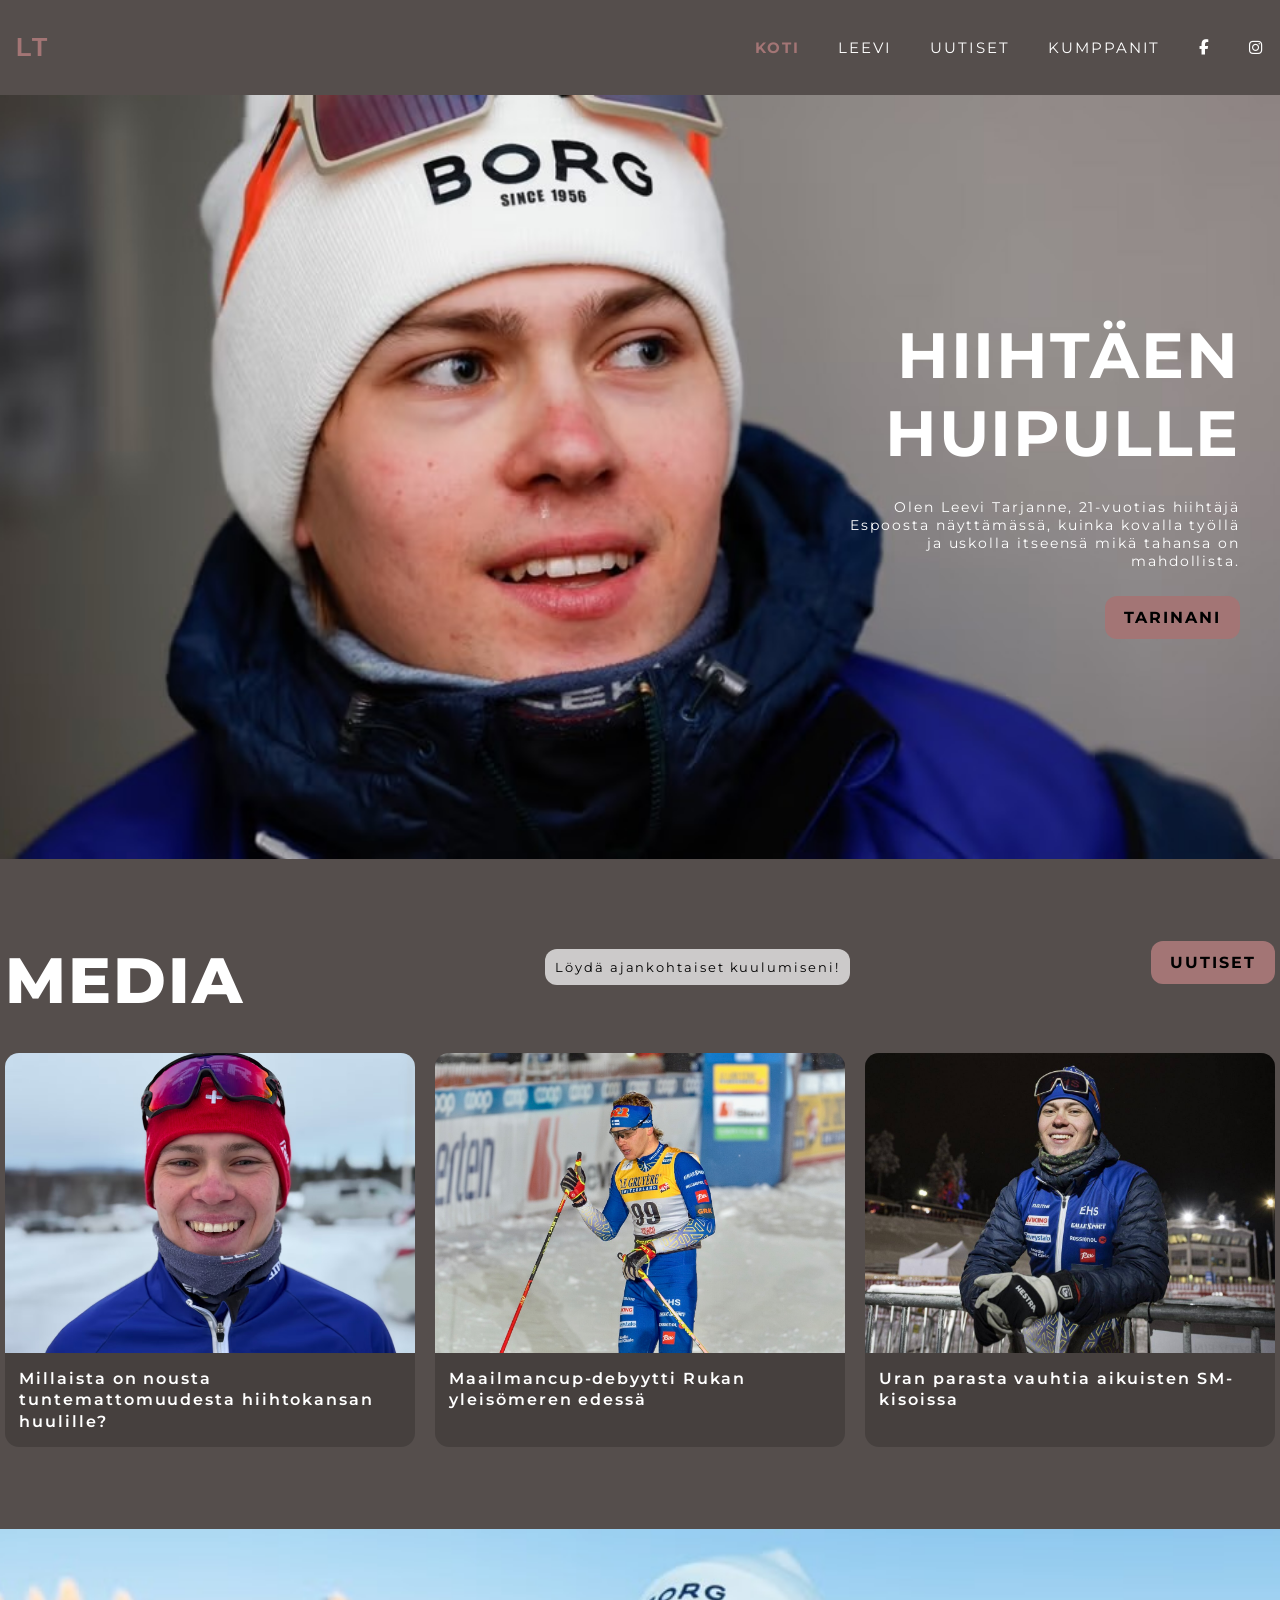
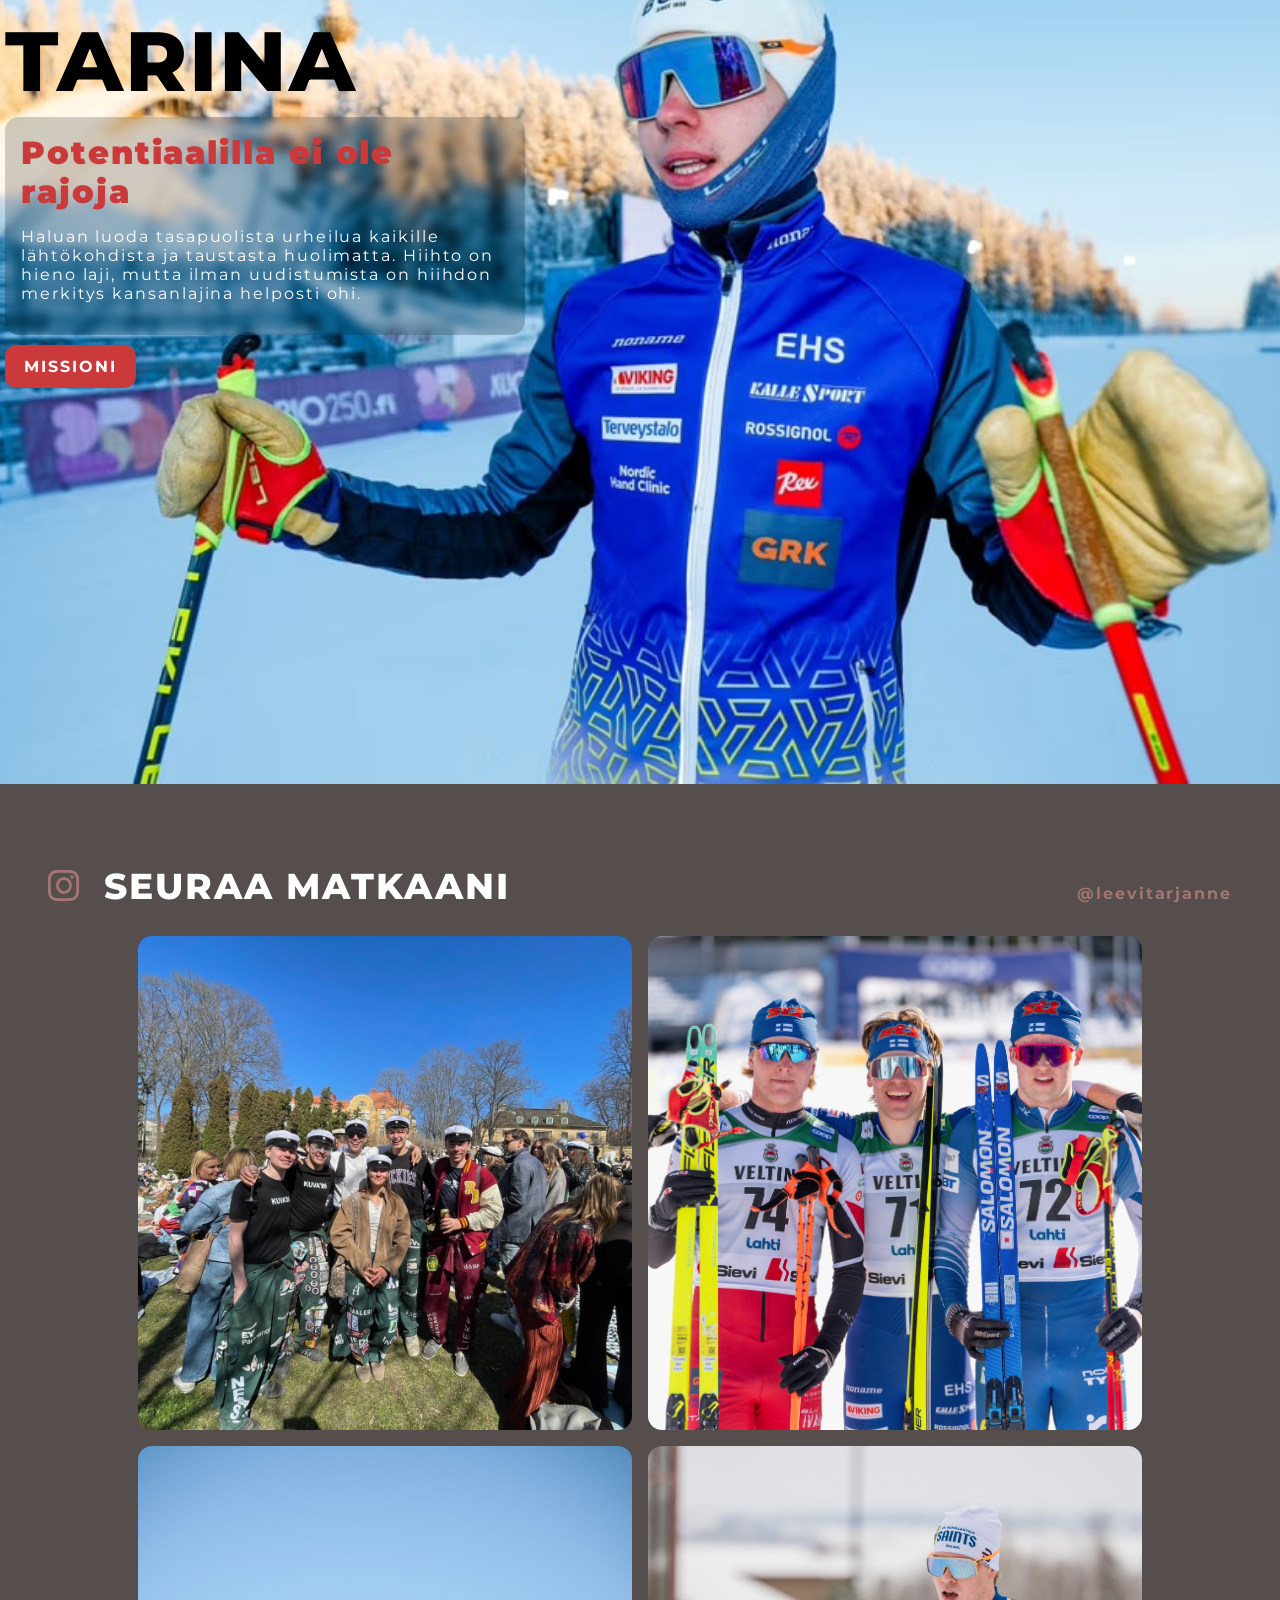
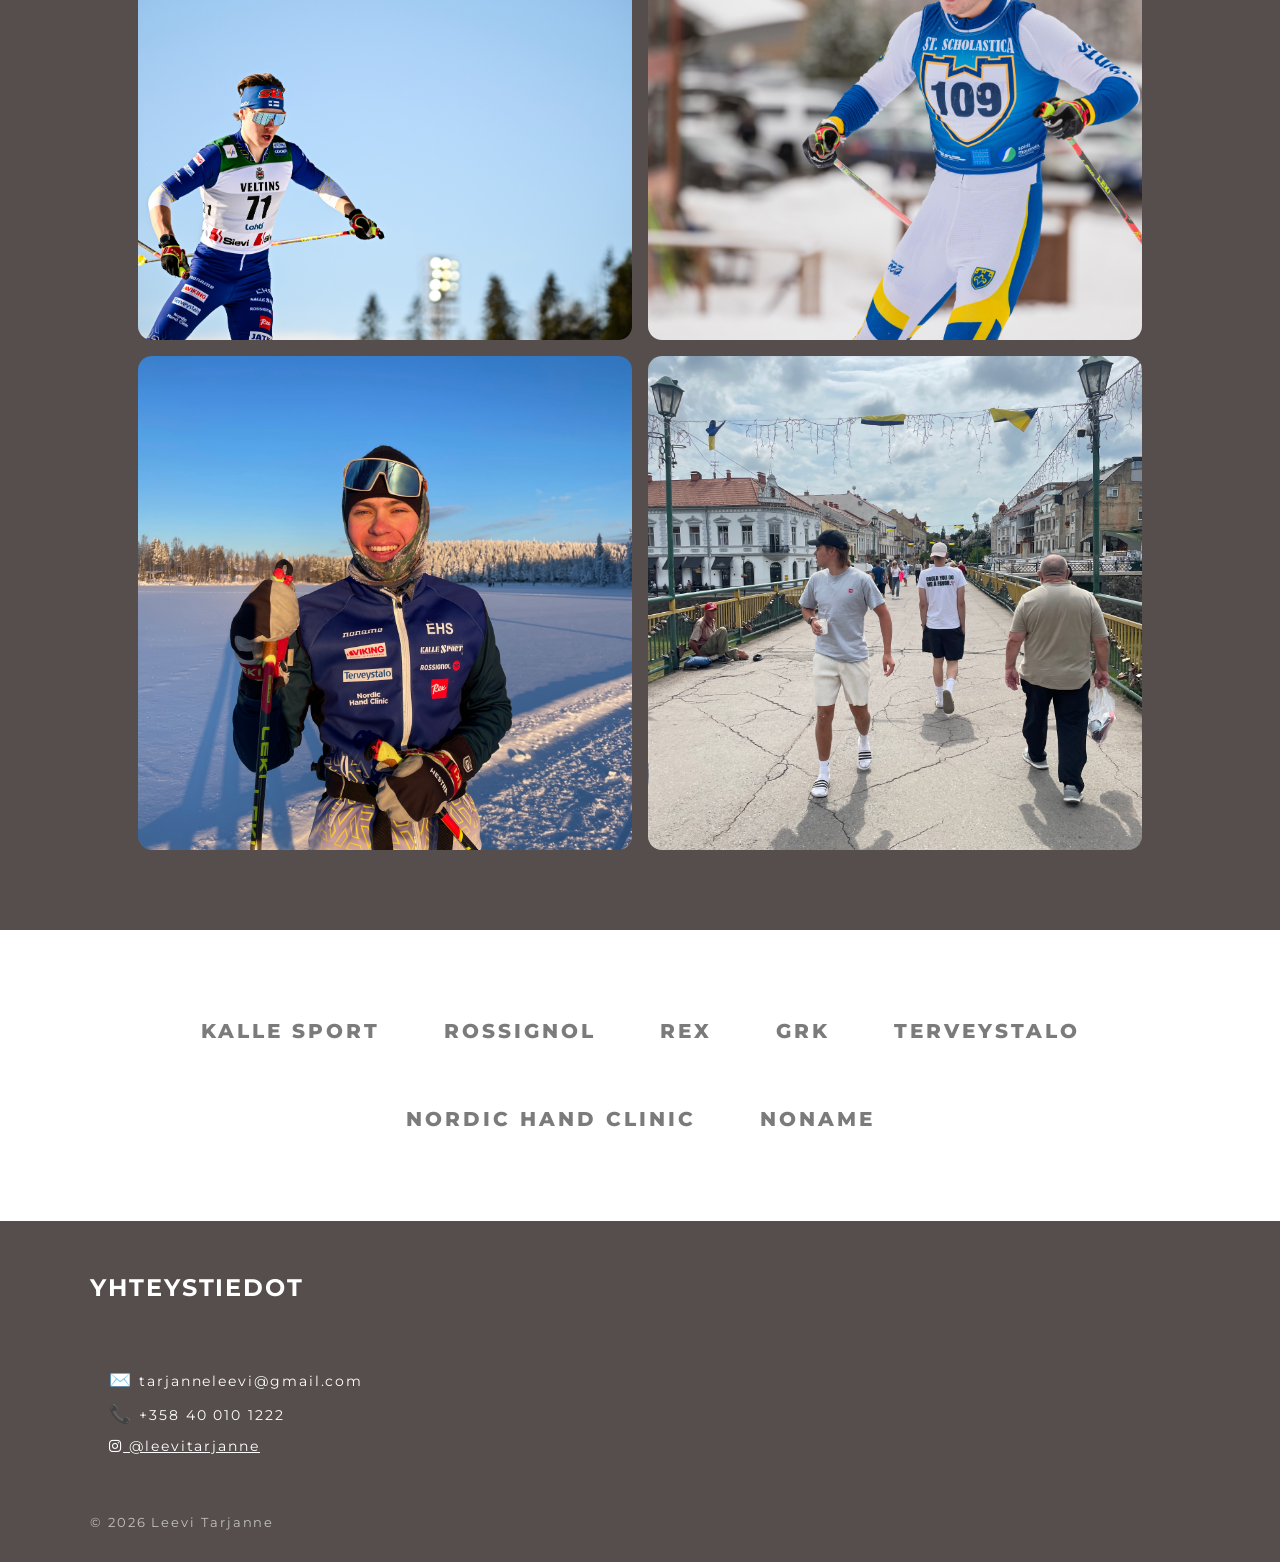
==== index.html @ aacb6b29 "Sivuston paivitykset" ====
<!DOCTYPE html>
<html lang="fi">
  <head>
    <!-- utf laittaa ääkköset toimimaan -->
    <meta charset="UTF-8" />
    <!-- width=device-width pakottaa sisällön skaalautumaan mobiililla "oikein" -->
    <meta name="viewport" content="width=device-width, initial-scale=1.0" />
    <meta
      name="description"
      content="Leevi Tarjanne – 21-vuotias maastohiihtäjä Espoosta. Maailmancup-hiihtäjän tarina, uutiset ja yhteistyökumppanit."
    />
    <title>Leevi Tarjanne – Hiihtäen huipulle</title>
    <!-- kutsutaan tyylitiedostoa tässä -->
    <link rel="stylesheet" href="styles/index.css" />
    <link rel="preconnect" href="https://fonts.googleapis.com" />
    <link rel="preconnect" href="https://fonts.gstatic.com" crossorigin />
    <link
      href="https://fonts.googleapis.com/css2?family=Montserrat:wght@500;600;700;800&display=swap"
      rel="stylesheet"
    />
    <link
      rel="stylesheet"
      href="https://cdnjs.cloudflare.com/ajax/libs/font-awesome/6.5.1/css/all.min.css"
    />
  </head>
  <body>
    <div class="sivu1">
      <header class="navigointipalkki">
        <nav>
          <h1>LT</h1>
          <ul>
            <li><a href="index.html" class="aktiivinen">KOTI</a></li>
            <li><a href="toinensivu.html">LEEVI</a></li>
            <li><a href="uutiset.html">UUTISET</a></li>
            <li><a href="kumppanit.html">KUMPPANIT</a></li>
            <li>
              <a href="https://facebook.com" aria-label="Facebook">
                <i class="fa-brands fa-facebook-f"></i>
              </a>
            </li>
            <li>
              <a href="https://instagram.com" aria-label="Instagram">
                <i class="fa-brands fa-instagram"></i>
              </a>
            </li>
          </ul>
        </nav>
      </header>

      <main>
        <section class="pääsivu">
          <div class="osa">
            <h2>HIIHTÄEN HUIPULLE</h2>
            <p>
              Olen Leevi Tarjanne, 21-vuotias hiihtäjä Espoosta näyttämässä,
              kuinka kovalla työllä ja uskolla itseensä mikä tahansa on
              mahdollista.
            </p>
            <a href="toinensivu.html">TARINANI</a>
          </div>
        </section>

        <section class="media">
          <div class="media1">
            <h4>MEDIA</h4>
            <p id="kuulumiset">Löydä ajankohtaiset kuulumiseni!</p>
            <a href="uutiset.html">UUTISET</a>
          </div>
          <div class="karuselli">
            <div class="kortit">
              <article class="kortti">
                <img src="images/IMG_4181.jpg" alt="Leevi Tarjanne hiihtämässä maailmancupissa Rukalla" />
                <p>Millaista on nousta tuntemattomuudesta hiihtokansan huulille?</p>
              </article>

              <article class="kortti">
                <img src="images/IMG_3599.jpeg" alt="Leevi Tarjanne maailmancup-debyytissään Rukalla" />
                <p>Maailmancup-debyytti Rukan yleisömeren edessä</p>
              </article>

              <article class="kortti">
                <img src="images/IMG_3955.jpeg" alt="Leevi Tarjanne hymyilee kisapaikalla" />
                <p>Uran parasta vauhtia aikuisten SM-kisoissa</p>
              </article>
            </div>
            <button class="korttinuoli korttinuoli--prev" aria-label="Edellinen kuva">
              &#10094;
            </button>
            <button class="korttinuoli korttinuoli--next" aria-label="Seuraava kuva">
              &#10095;
            </button>
            <div class="dots"></div>
          </div>
        </section>

        <section class="tarinani">
          <h5>TARINA</h5>
          <div class="tarinalaatikko">
            <h6>Potentiaalilla ei ole rajoja</h6>
            <p>
              Haluan luoda tasapuolista urheilua kaikille lähtökohdista ja
              taustasta huolimatta. Hiihto on hieno laji, mutta ilman
              uudistumista on hiihdon merkitys kansanlajina helposti ohi.
            </p>
          </div>
          <a href="toinensivu.html">MISSIONI</a>
        </section>

        <!-- INSTAGRAM -->
        <section class="instagram-osio">
          <div class="instagram-otsikko">
            <h3>
              <i class="fa-brands fa-instagram"></i>
              SEURAA MATKAANI
            </h3>
            <!-- HUOM: vaihda alle oma Instagram-osoitteesi muodossa https://instagram.com/kayttajani -->
            <a class="instagram-linkki" href="https://instagram.com/leevitarjanne/" target="_blank" rel="noopener">@leevitarjanne</a>
          </div>
          <div class="instagram-ruudukko">
            <!-- Vinkki: voit linkittää jokaisen kuvan suoraan omaan postaukseensa
                 vaihtamalla href-osoitteeksi postauksen linkin (Jaa → Kopioi linkki) -->
            <a href="https://www.instagram.com/p/DZScvWKiKFE/?img_index=1" target="_blank" rel="noopener" class="ig-kuva">
              <img src="images/IMG_5170.jpeg" alt="Instagram-kuva: Leevi kisastadionilla" loading="lazy" />
              <span class="ig-peite"><i class="fa-brands fa-instagram"></i></span>
            </a>
            <a href="https://www.instagram.com/p/DXrvsr7CNTL/?img_index=1" target="_blank" rel="noopener" class="ig-kuva">
              <img src="images/IMG_4493.jpeg" alt="Instagram-kuva: maailmancup-startti" loading="lazy" />
              <span class="ig-peite"><i class="fa-brands fa-instagram"></i></span>
            </a>
            <a href="https://www.instagram.com/p/DV093KECP2C/?img_index=1" target="_blank" rel="noopener" class="ig-kuva">
              <img src="images/IMG_4592.jpeg" alt="Instagram-kuva: harjoituslenkillä" loading="lazy" />
              <span class="ig-peite"><i class="fa-brands fa-instagram"></i></span>
            </a>
            <a href="https://www.instagram.com/p/DRy9by6iAJp/?img_index=1" target="_blank" rel="noopener" class="ig-kuva">
              <img src="images/IMG_0457.jpeg" alt="Instagram-kuva: hymy kisapaikalla" loading="lazy" />
              <span class="ig-peite"><i class="fa-brands fa-instagram"></i></span>
            </a>
            <a href="https://www.instagram.com/p/DNQ44O6ID5d/?img_index=1" target="_blank" rel="noopener" class="ig-kuva">
              <img src="images/IMG_2504.jpeg" alt="Instagram-kuva: hymy kisapaikalla" loading="lazy" />
              <span class="ig-peite"><i class="fa-brands fa-instagram"></i></span>
            </a>
            <a href="https://www.instagram.com/p/DI48FkOPeGm/?img_index=1" target="_blank" rel="noopener" class="ig-kuva">
              <img src="images/IMG_2473.jpeg" alt="Instagram-kuva: hymy kisapaikalla" loading="lazy" />
              <span class="ig-peite"><i class="fa-brands fa-instagram"></i></span>
            </a>
          </div>
        </section>

        <!-- KUMPPANILOGOT -->
        <section class="logopalkki" aria-label="Yhteistyökumppanit">
          <!-- Kun saat kumppaneilta logotiedostot, korvaa span-rivi tällä:
               <a href="https://kumppanin-osoite.fi" class="logo" target="_blank" rel="noopener">
                 <img src="images/logot/kumppani.png" alt="Kumppanin nimi" />
               </a> -->
          <a href="kumppanit.html" class="logo"><span>KALLE SPORT</span></a>
          <a href="kumppanit.html" class="logo"><span>ROSSIGNOL</span></a>
          <a href="kumppanit.html" class="logo"><span>REX</span></a>
          <a href="kumppanit.html" class="logo"><span>GRK</span></a>
          <a href="kumppanit.html" class="logo"><span>TERVEYSTALO</span></a>
          <a href="kumppanit.html" class="logo"><span>NORDIC HAND CLINIC</span></a>
          <a href="kumppanit.html" class="logo"><span>NONAME</span></a>
        </section>
      </main>

      <footer class="footer" id="yhteystiedot">
        <div class="footer-inner">
          <h2 class="footer-title">YHTEYSTIEDOT</h2>

          <div class="footer-icons">
            <a href="mailto:tarjanneleevi@gmail.com" class="footer-item">
              <span class="icon">✉️</span>
              <span class="text">tarjanneleevi@gmail.com</span>
            </a>
            <a href="tel:+358400101222" class="footer-item">
              <span class="icon">📞</span>
              <span class="text">+358 40 010 1222</span>
            </a>
            <a href="https://instagram.com/leevitarjanne/" aria-label="Instagram">
              <i class="fa-brands fa-instagram"></i>
              <span class="text">@leevitarjanne</span>
            </a>
          </div>

          <p class="footer-small">© 2026 Leevi Tarjanne</p>
        </div>
      </footer>
    </div>
    <script src="index.js"></script>
  </body>
</html>
---- styles/index.css ----
/* ===== PERUSASETUKSET ===== */

*,
*::before,
*::after {
  box-sizing: border-box;
}

html {
  font-size: 16px;
}

body {
  margin: 0;
  min-height: 100vh;
  font-family: 'Montserrat', sans-serif;
  letter-spacing: 0.12em;
}

/* ===== NAVIGOINTI ===== */

.navigointipalkki nav {
  background-color: #554E4C;
  color: #ffffff;
  display: flex;
  align-items: center;
  justify-content: space-between;
  gap: 12px;
  padding: 12px 16px;
  flex-wrap: wrap;
}

.navigointipalkki h1 {
  font-family: poppins, sans-serif;
  color: #A37575;
  font-size: clamp(18px, 2vw, 28px);
}

.navigointipalkki ul {
  display: flex;
  gap: clamp(12px, 3vw, 48px);
  align-items: center;
  flex-wrap: wrap;
  list-style: none;
  margin: 0;
  padding: 0;
}

.navigointipalkki a {
  color: #ffffff;
  text-decoration: none;
  font-size: clamp(14px, 1.2vw, 18px);
}

.navigointipalkki a.aktiivinen {
  color: #A37575;
  font-weight: 700;
}

.navigointipalkki a:hover {
  color: #A37575;
}

/* ===== ETUSIVU: HERO ===== */

.pääsivu {
  background-image: url("../images/IMG_3956.jpeg");
  background-size: cover;
  background-position: center;
  overflow: hidden;
  min-height: 764px;
  display: grid;
  align-items: center;
  padding: clamp(24px, 6vw, 80px) 0;
}

.pääsivu .osa {
  justify-self: end;
  text-align: right;
  display: flex;
  flex-direction: column;
  align-items: flex-end;
  gap: 12px;
  max-width: 650px;
  padding-right: 40px;
}

.pääsivu h2 {
  color: #ffffff;
  font-size: clamp(28px, 6vw, 64px);
  margin: 0;
}

.pääsivu p {
  color: #ffffff;
  font-size: clamp(12px, 1.5vw, 14px);
  max-width: 400px;
}

.pääsivu a {
  background: #A37575;
  color: #000000;
  padding: .75rem 1.2rem;
  border-radius: 12px;
  font-weight: 700;
  width: fit-content;
  text-decoration: none;
}

@media (max-width: 600px) {
  .pääsivu .osa {
    justify-self: start;
    align-items: flex-start;
    text-align: left;
    padding-right: 16px;
    padding-left: 16px;
  }
}

/* ===== ETUSIVU: MEDIA ===== */

.media {
  background-color: #554E4C;
  padding: clamp(32px, 6vw, 80px) 0;
}

.media1 {
  display: flex;
  align-items: flex-start;
  justify-content: space-between;
  gap: 16px;
  flex-wrap: wrap;
  margin-bottom: 24px;
}

.media h4 {
  margin: 5px;
  font-size: clamp(28px, 6vw, 64px);
  color: #ffffff;
  font-weight: 800;
}

.media a {
  background: #A37575;
  color: #000000;
  padding: .75rem 1.2rem;
  border-radius: 12px;
  font-weight: 700;
  display: inline-block;
  width: fit-content;
  margin: 5px;
  text-decoration: none;
}

#kuulumiset {
  color: #000000;
  font-size: 13px;
  padding: 10px;
  max-width: 320px;
  text-align: right;
  background: rgba(255, 255, 255, 0.7);
  border-radius: 12px;
}

/* ===== KORTIT JA KARUSELLI ===== */

.kortit {
  display: grid;
  grid-template-columns: repeat(3, 1fr);
  gap: 1.25rem;
  margin: 5px;
}

.kortti {
  background: rgba(0, 0, 0, 0.18);
  border-radius: 14px;
  overflow: hidden;
}

.kortti img {
  width: 100%;
  height: 300px;
  object-fit: cover;
  display: block;
}

.kortti p {
  margin: 0;
  padding: .9rem;
  font-weight: 600;
  line-height: 1.35;
  color: #ffffff;
}

.karuselli {
  position: relative;
  overflow: hidden;
}

.korttinuoli,
.dots {
  display: none;
}

@media (max-width: 600px) {
  .kortit {
    display: flex;
    flex-wrap: nowrap;
    margin: 0;
    gap: 0;
    transition: transform 0.6s ease;
  }

  .kortti {
    min-width: 100%;
    height: auto;
  }

  .kortti img {
    height: 400px;
    object-fit: cover;
  }

  .korttinuoli {
    position: absolute;
    top: 50%;
    transform: translateY(-50%);
    background: rgba(34, 34, 34, 0.5);
    color: #fff;
    border: none;
    font-size: 1.5rem;
    width: 40px;
    height: 40px;
    border-radius: 50%;
    cursor: pointer;
    display: flex;
    align-items: center;
    justify-content: center;
    transition: background 0.2s;
    z-index: 10;
  }

  .korttinuoli:hover {
    background: #A37575;
  }

  .korttinuoli--prev {
    left: 12px;
  }

  .korttinuoli--next {
    right: 12px;
  }

  .dots {
    display: flex;
    justify-content: center;
    gap: 10px;
    margin-top: 20px;
    z-index: 10;
    position: relative;
  }

  .dot {
    width: 12px;
    height: 12px;
    border-radius: 50%;
    border: 2px solid #A37575;
    background: transparent;
    cursor: pointer;
    padding: 0;
    transition: all 0.2s;
  }

  .dot.active {
    background: #A37575;
  }
}

/* ===== ETUSIVU: TARINA ===== */

.tarinani {
  background-image: url("../images/IMG_3954.jpg");
  min-height: min(900px, 95vh);
  background-repeat: no-repeat;
  background-size: cover;
  background-position: center;
  padding: clamp(32px, 6vw, 90px) 0;
}

.tarinani h5 {
  margin: 5px;
  font-size: clamp(32px, 7vw, 84px);
  color: #000000;
  font-weight: 800;
}

.tarinalaatikko {
  color: #ffffff;
  background: rgba(0, 0, 0, 0.18);
  border-radius: 14px;
  overflow: hidden;
  backdrop-filter: blur(5px);
  padding: 1rem;
  max-width: 520px;
  margin: 5px;
}

.tarinani h6 {
  margin: 0 0 8px 0;
  font-size: clamp(18px, 3vw, 32px);
  font-weight: 900;
  color: #cb3a3a;
}

.tarinani a {
  background: #cb3a3a;
  color: #ffffff;
  padding: .75rem 1.2rem;
  border-radius: 12px;
  font-weight: 700;
  display: inline-block;
  text-decoration: none;
  width: fit-content;
  margin: 5px;
}

/* ===== TOINEN SIVU: HERO ===== */

.ekasivu {
  background-image: url("../images/IMG_3598.jpeg");
  background-size: cover;
  background-position: center;
  overflow: hidden;
  min-height: 764px;
  display: grid;
  align-items: start;
  padding: clamp(24px, 6vw, 80px) 0;
}

.ekasivu .osa {
  justify-self: end;
  text-align: right;
  max-width: 500px;
  padding-right: 40px;
  margin-top: clamp(40px, 12vh, 120px);
}

.ekasivu h2 {
  font-size: clamp(36px, 6vw, 64px);
  color: #ffffff;
  margin: 0 0 12px;
}

.ekasivu p {
  color: #ffffff;
  font-size: 13px;
}

@media (max-width: 600px) {
  .ekasivu .osa {
    justify-self: start;
    text-align: left;
    padding-left: 16px;
    padding-right: 16px;
  }
}

/* ===== TOINEN SIVU: NUMEROT ===== */

.statsrivi {
  background-color: #554E4C;
  display: grid;
  grid-template-columns: repeat(auto-fit, minmax(160px, 1fr));
  gap: 8px;
  padding: clamp(28px, 5vw, 48px) clamp(16px, 4vw, 64px);
  text-align: center;
}

.stat {
  display: flex;
  flex-direction: column;
  gap: 6px;
  padding: 12px 8px;
}

.stat-numero {
  color: #A37575;
  font-size: clamp(28px, 4vw, 44px);
  font-weight: 800;
  line-height: 1;
}

.stat-selite {
  color: #ffffff;
  font-size: 12px;
  letter-spacing: 0.1em;
  text-transform: uppercase;
  opacity: .85;
}

/* ===== TOINEN SIVU: TARINAOSIOT ===== */

.tarina-osio {
  background-color: #faf6f5;
  padding: clamp(48px, 8vw, 100px) 16px;
}

.tarina-osio--tumma {
  background-color: #f0e7e5;
}

.tarina-lohko {
  max-width: 1000px;
  margin: 0 auto;
  display: grid;
  grid-template-columns: minmax(0, 340px) 1fr;
  gap: clamp(28px, 5vw, 64px);
  align-items: center;
}

.tarina-lohko--kaanteinen {
  grid-template-columns: 1fr minmax(0, 340px);
}

.tarina-lohko--kaanteinen .tarina-kuva {
  order: 2;
}

.tarina-kuva img {
  width: 100%;
  height: auto;
  border-radius: 14px;
  display: block;
  box-shadow: 0 12px 32px rgba(85, 78, 76, 0.25);
}

.kuvateksti {
  font-size: 11px;
  color: #6e605d;
  margin: 10px 4px 0;
  letter-spacing: 0.08em;
}

.osio-eyebrow {
  display: inline-block;
  color: #A37575;
  font-size: 12px;
  font-weight: 800;
  letter-spacing: 0.25em;
  margin-bottom: 8px;
}

.tarina-teksti h3 {
  margin: 0 0 16px;
  font-size: clamp(24px, 3.5vw, 38px);
  font-weight: 800;
  color: #3a3331;
  line-height: 1.2;
  letter-spacing: 0.04em;
}

.tarina-teksti p {
  margin: 0 0 16px;
  max-width: 62ch;
  color: #3a3331;
  font-size: 15px;
  line-height: 1.75;
  letter-spacing: 0.02em;
}

@media (max-width: 760px) {
  .tarina-lohko,
  .tarina-lohko--kaanteinen {
    grid-template-columns: 1fr;
  }

  .tarina-lohko--kaanteinen .tarina-kuva {
    order: 0;
  }

  .tarina-kuva {
    max-width: 420px;
    margin: 0 auto;
  }
}

/* ===== TOINEN SIVU: SITAATTI ===== */

.sitaatti {
  background-color: #A37575;
  padding: clamp(40px, 7vw, 80px) 16px;
}

.sitaatti blockquote {
  margin: 0 auto;
  max-width: 760px;
  color: #ffffff;
  font-size: clamp(20px, 3.5vw, 34px);
  font-weight: 700;
  line-height: 1.4;
  text-align: center;
}

/* ===== TOINEN SIVU: SEURAAVA ASKEL ===== */

.seuraava-askel {
  background-image: linear-gradient(rgba(34, 30, 29, 0.65), rgba(34, 30, 29, 0.65)),
    url("../images/IMG_3570.jpeg");
  background-size: cover;
  background-position: center;
  padding: clamp(56px, 10vw, 120px) 16px;
}

.seuraava-askel-sisalto {
  max-width: 760px;
  margin: 0 auto;
  text-align: center;
  color: #ffffff;
}

.seuraava-askel .osio-eyebrow {
  color: #d8b3b3;
}

.seuraava-askel h3 {
  margin: 0 0 16px;
  font-size: clamp(24px, 4vw, 40px);
  font-weight: 800;
  line-height: 1.2;
}

.seuraava-askel p {
  font-size: 15px;
  line-height: 1.75;
  margin: 0 0 28px;
}

.nappi {
  background: #A37575;
  color: #000000;
  padding: .85rem 1.6rem;
  border-radius: 12px;
  font-weight: 700;
  display: inline-block;
  text-decoration: none;
  transition: background 0.2s;
}

.nappi:hover {
  background: #cb3a3a;
  color: #ffffff;
}

.tekstilinkki {
  color: #ffffff;
  font-weight: 700;
}

/* ===== KUVAKATSELIN ===== */

#img-viewer {
  display: none;
  position: fixed;
  z-index: 1000;
  padding-top: 100px;
  left: 0;
  top: 0;
  width: 100%;
  height: 100%;
  overflow: auto;
  background-color: rgb(34, 34, 34);
}

#full-screen-image {
  position: absolute;
  top: 50%;
  left: 50%;
  max-width: 80%;
  max-height: 80%;
  transform: translate(-50%, -50%);
  animation-name: zoom;
  animation-duration: 0.6s;
  object-fit: contain;
}

@keyframes zoom {
  from {
    opacity: 0;
    transform: translate(-50%, -50%) scale(0.8);
  }
  to {
    opacity: 1;
    transform: translate(-50%, -50%) scale(1);
  }
}

@media (prefers-reduced-motion: reduce) {
  #full-screen-image {
    animation: none;
  }
}

#close-image-button {
  position: absolute;
  top: 15px;
  right: 35px;
  color: #ffffff;
  background-color: transparent;
  border: none;
  font-size: 40px;
  font-weight: bold;
  transition: 0.2s;
  cursor: pointer;
}

#close-image-button:hover {
  color: #A37575;
}

.img-source {
  cursor: pointer;
  transition: 0.3s;
}

.img-source:hover {
  transform: scale(1.05);
}

/* ===== SIVUOTSIKKO (uutiset & kumppanit) ===== */

.sivuotsikko {
  background-color: #554E4C;
  color: #ffffff;
  text-align: center;
  padding: clamp(40px, 8vw, 90px) 16px;
  border-top: 1px solid rgba(255, 255, 255, 0.1);
}

.sivuotsikko h2 {
  margin: 0;
  font-size: clamp(32px, 7vw, 72px);
  font-weight: 800;
}

.sivuotsikko p {
  margin: 12px 0 0;
  font-size: clamp(12px, 1.5vw, 15px);
  color: #A37575;
  font-weight: 600;
  text-transform: uppercase;
}

/* ===== UUTISET ===== */

.uutiset {
  background-color: #A37575;
  padding: clamp(32px, 6vw, 90px) 16px;
}

.uutislista {
  max-width: 900px;
  margin: 0 auto;
  display: grid;
  gap: 32px;
}

.uutinen {
  display: grid;
  grid-template-columns: 280px 1fr;
  background: rgba(0, 0, 0, 0.18);
  border-radius: 14px;
  overflow: hidden;
}

.uutinen img {
  width: 100%;
  height: 100%;
  min-height: 220px;
  object-fit: cover;
  display: block;
}

.uutinen-teksti {
  padding: 1.2rem 1.5rem;
  color: #ffffff;
}

.uutispvm {
  font-size: 11px;
  font-weight: 700;
  letter-spacing: 0.2em;
  color: #ffffff;
  background: #554E4C;
  padding: 4px 10px;
  border-radius: 8px;
  display: inline-block;
}

.uutinen-teksti h3 {
  margin: 12px 0 8px;
  font-size: clamp(16px, 2.2vw, 22px);
  font-weight: 800;
  line-height: 1.3;
}

.uutinen-teksti p {
  margin: 0;
  font-size: 13px;
  line-height: 1.6;
}

@media (max-width: 700px) {
  .uutinen {
    grid-template-columns: 1fr;
  }

  .uutinen img {
    height: 220px;
  }
}

/* ===== KUMPPANIT ===== */

.kumppanuus {
  background-color: #A37575;
  padding: clamp(32px, 6vw, 90px) 16px;
}

.kumppanuus > div {
  max-width: 1000px;
  margin: 0 auto 56px;
}

.kumppanuus h3 {
  color: #ffffff;
  font-size: clamp(20px, 3vw, 30px);
  font-weight: 800;
  margin: 0 0 16px;
}

.kumppanuus-intro p {
  color: #ffffff;
  font-size: 14px;
  line-height: 1.7;
  max-width: 720px;
  margin: 0;
}

.kumppanuus-kortit {
  display: grid;
  grid-template-columns: repeat(auto-fit, minmax(240px, 1fr));
  gap: 1.25rem;
}

.kumppanuuskortti {
  background: rgba(0, 0, 0, 0.18);
  border-radius: 14px;
  padding: 1.5rem;
  color: #ffffff;
}

.kumppanuuskortti i {
  font-size: 28px;
  color: #554E4C;
  background: #ffffff;
  width: 56px;
  height: 56px;
  border-radius: 50%;
  display: flex;
  align-items: center;
  justify-content: center;
}

.kumppanuuskortti h3 {
  font-size: 18px;
  margin: 16px 0 8px;
}

.kumppanuuskortti p {
  margin: 0;
  font-size: 13px;
  line-height: 1.6;
}

.pakettilista {
  display: grid;
  grid-template-columns: repeat(auto-fit, minmax(240px, 1fr));
  gap: 1.25rem;
}

.paketti {
  background: rgba(255, 255, 255, 0.85);
  border-radius: 14px;
  padding: 1.5rem;
  color: #000000;
}

.paketti h4 {
  margin: 0 0 12px;
  font-size: 16px;
  font-weight: 800;
  color: #554E4C;
}

.paketti ul {
  margin: 0;
  padding-left: 1.1rem;
  font-size: 13px;
  line-height: 1.7;
}

.kumppanilista {
  list-style: none;
  margin: 0;
  padding: 0;
  display: flex;
  flex-wrap: wrap;
  gap: 12px;
}

.kumppanilista li {
  background: rgba(255, 255, 255, 0.85);
  color: #554E4C;
  font-weight: 700;
  font-size: 13px;
  padding: .6rem 1.1rem;
  border-radius: 10px;
}

.kumppanuus-cta {
  text-align: center;
  background: rgba(0, 0, 0, 0.18);
  border-radius: 14px;
  padding: 2.5rem 1.5rem;
  color: #ffffff;
}

.kumppanuus-cta p {
  font-size: 14px;
  margin: 0 0 20px;
}

.kumppanuus-cta a {
  background: #554E4C;
  color: #ffffff;
  padding: .85rem 1.6rem;
  border-radius: 12px;
  font-weight: 700;
  display: inline-block;
  text-decoration: none;
}

.kumppanuus-cta a:hover {
  background: #cb3a3a;
}

/* ===== INSTAGRAM ===== */

.instagram-osio {
  background-color: #554E4C;
  padding: clamp(40px, 7vw, 80px) 0 0;
}

.instagram-otsikko {
  display: flex;
  align-items: baseline;
  justify-content: space-between;
  flex-wrap: wrap;
  gap: 12px;
  padding: 0 clamp(16px, 4vw, 48px) 28px;
}

.instagram-otsikko h3 {
  margin: 0;
  color: #ffffff;
  font-size: clamp(20px, 3.5vw, 36px);
  font-weight: 800;
}

.instagram-otsikko h3 i {
  color: #A37575;
  margin-right: 10px;
}

.instagram-linkki {
  color: #A37575;
  font-weight: 700;
  text-decoration: none;
  font-size: clamp(13px, 1.5vw, 16px);
}

.instagram-linkki:hover {
  color: #ffffff;
}

.instagram-ruudukko {
  display: grid;
  grid-template-columns: repeat(2, 1fr);
  gap: clamp(8px, 1.5vw, 16px);
  max-width: 1100px;
  margin: 0 auto;
  padding: 0 clamp(16px, 4vw, 48px) clamp(40px, 7vw, 80px);
}

.ig-kuva {
  position: relative;
  display: block;
  aspect-ratio: 1 / 1;
  overflow: hidden;
  border-radius: 14px;
}

.ig-kuva img {
  width: 100%;
  height: 100%;
  object-fit: cover;
  display: block;
  transition: transform 0.4s ease;
}

.ig-peite {
  position: absolute;
  inset: 0;
  background: rgba(85, 78, 76, 0.55);
  display: flex;
  align-items: center;
  justify-content: center;
  color: #ffffff;
  font-size: 32px;
  opacity: 0;
  transition: opacity 0.3s ease;
}

.ig-kuva:hover img,
.ig-kuva:focus-visible img {
  transform: scale(1.06);
}

.ig-kuva:hover .ig-peite,
.ig-kuva:focus-visible .ig-peite {
  opacity: 1;
}

@media (prefers-reduced-motion: reduce) {
  .ig-kuva img {
    transition: none;
  }
}

/* ===== KUMPPANILOGOT ===== */

.logopalkki {
  background-color: #ffffff;
  display: flex;
  flex-wrap: wrap;
  align-items: center;
  justify-content: center;
  gap: clamp(24px, 5vw, 72px);
  padding: clamp(40px, 7vw, 90px) clamp(16px, 4vw, 48px);
}

.logopalkki .logo {
  text-decoration: none;
  color: #554E4C;
  display: flex;
  align-items: center;
  justify-content: center;
  filter: grayscale(1);
  opacity: .75;
  transition: filter 0.25s ease, opacity 0.25s ease, transform 0.25s ease;
}

.logopalkki .logo:hover,
.logopalkki .logo:focus-visible {
  filter: grayscale(0);
  opacity: 1;
  transform: scale(1.05);
}

.logopalkki .logo span {
  font-weight: 800;
  font-size: clamp(14px, 1.8vw, 20px);
  letter-spacing: 0.15em;
  white-space: nowrap;
}

.logopalkki .logo img {
  max-height: 56px;
  max-width: 160px;
  width: auto;
  height: auto;
  display: block;
}

/* ===== FOOTER ===== */

.footer {
  background-color: #554E4C;
  padding: 2rem 0;
  color: #ffffff;
}

.footer-inner {
  width: min(100% - 2rem, 1100px);
  margin: 0 auto;
  display: grid;
  gap: 1rem;
}

.footer-title {
  font-size: 24px;
  letter-spacing: .08em;
  text-transform: uppercase;
}

.footer-icons {
  padding: 1.2rem;
  margin: .75rem 0 1rem;
  display: flex;
  flex-direction: column;
  gap: .75rem 1.25rem;
}

.footer-icons a {
  font-size: 14px;
  transition: transform .2s ease, opacity .2s ease;
  color: #ffffff;
}

.footer-icons a:hover {
  transform: translateY(-3px) scale(1.1);
  opacity: .8;
}

.footer-item {
  gap: .6rem;
  color: #ffffff;
  text-decoration: none;
  font-size: 10px;
}

.footer-item:hover {
  opacity: .8;
}

.footer-item .icon {
  font-size: 18px;
}

.footer-item .text {
  white-space: nowrap;
}

.footer-small {
  margin: .5rem 0 0;
  font-size: 13px;
  color: #ffffff;
  opacity: .65;
}
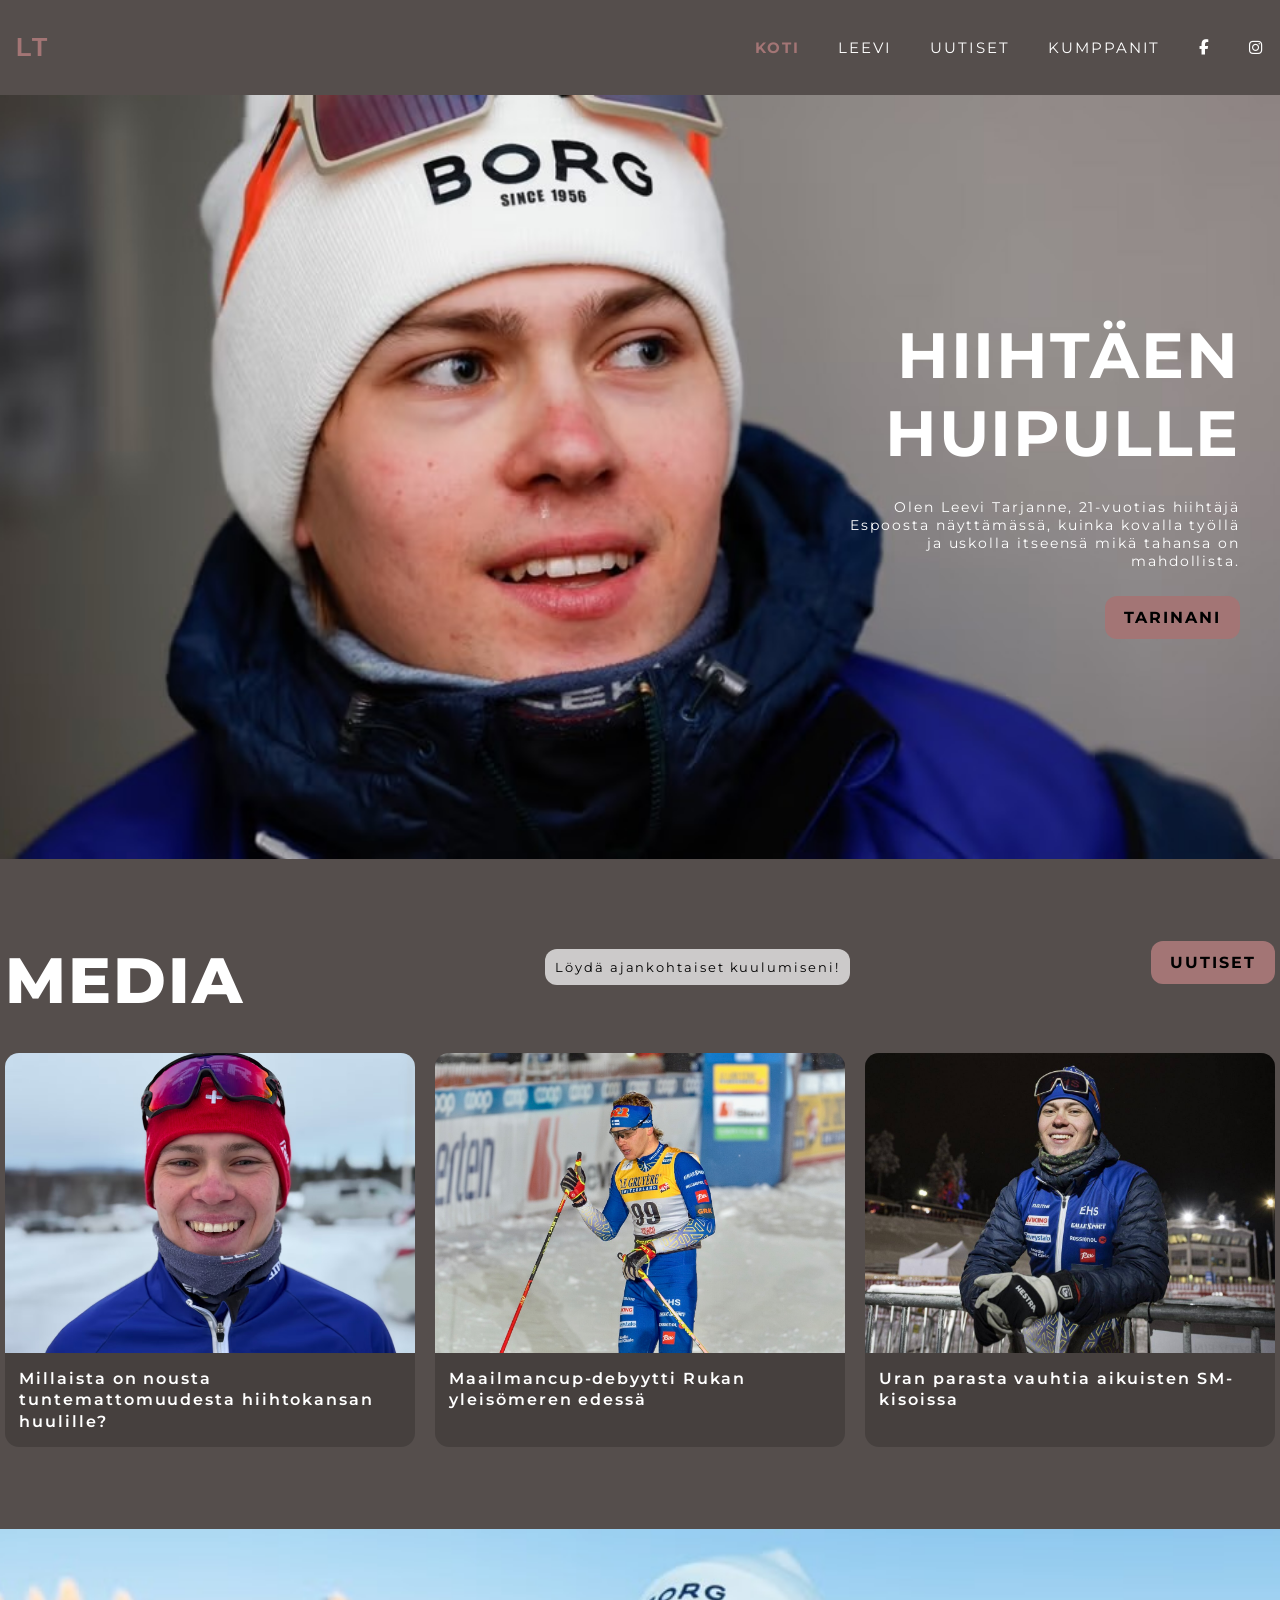
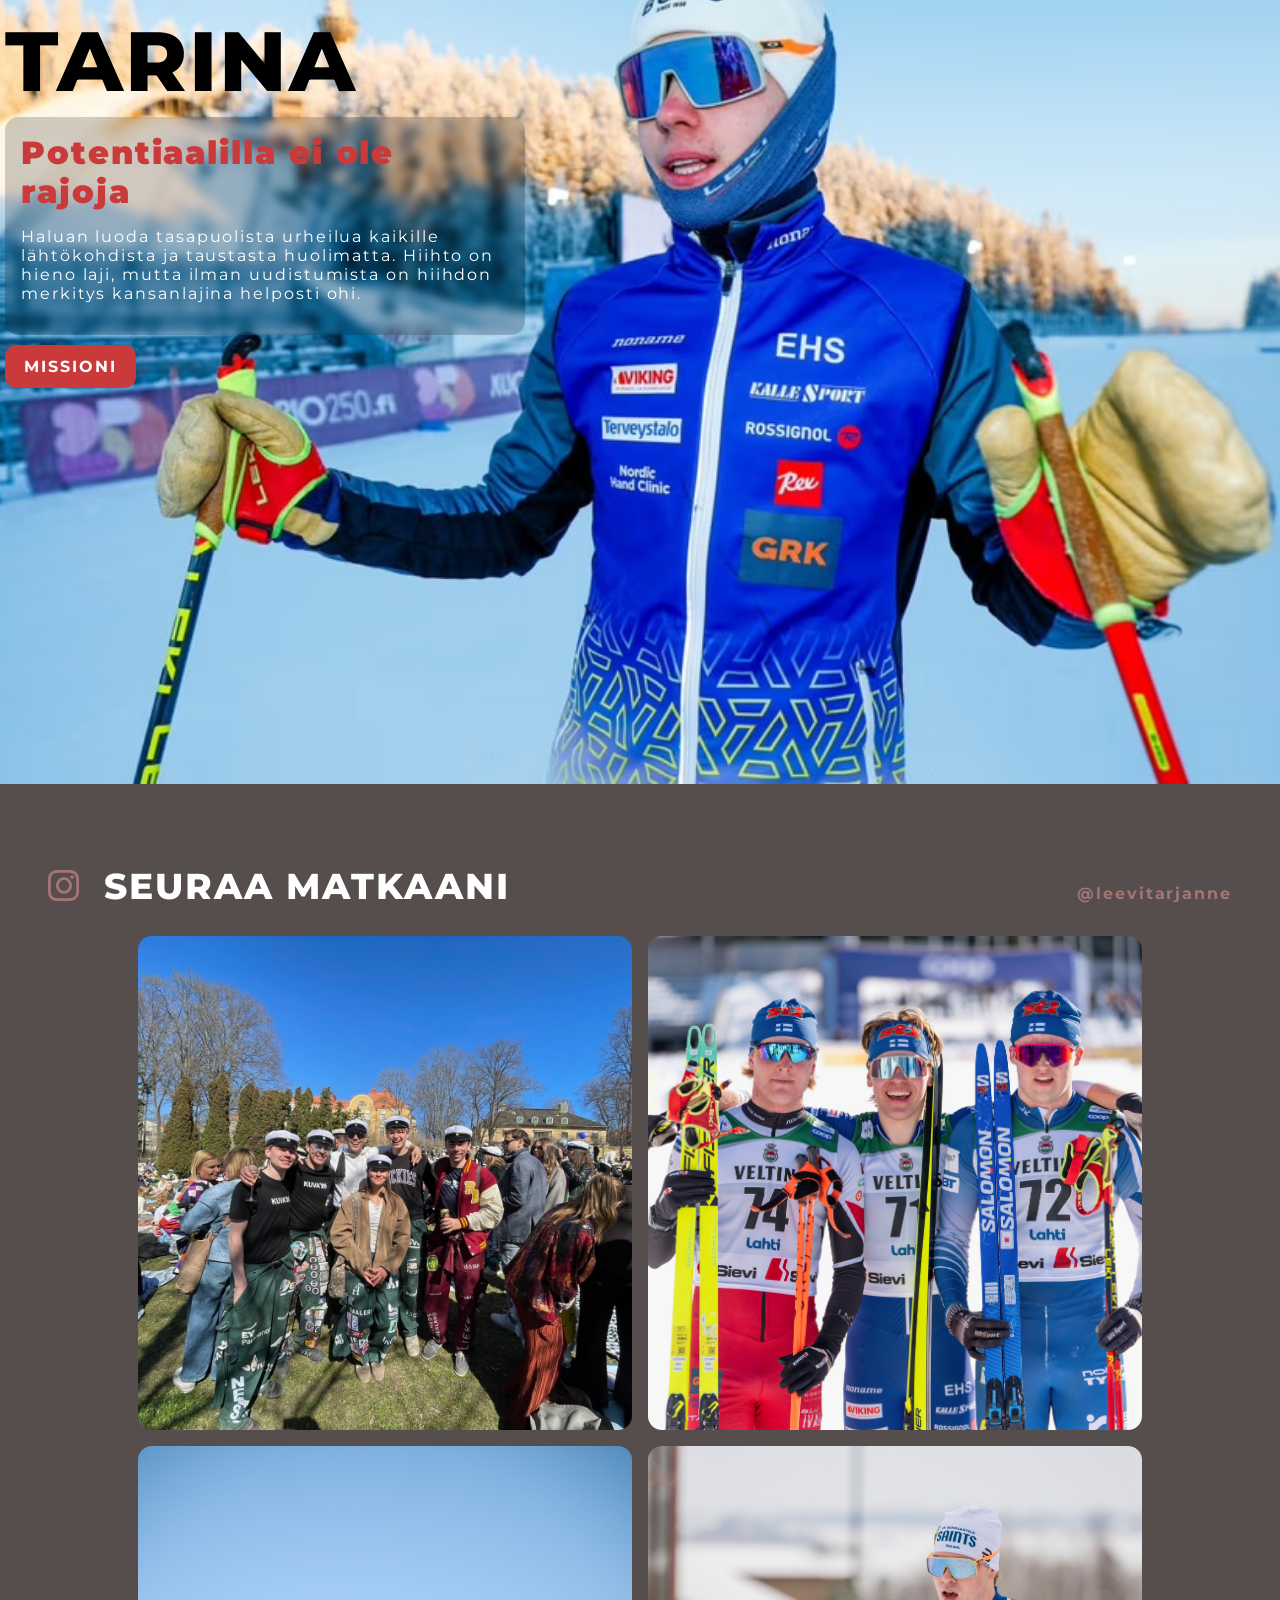
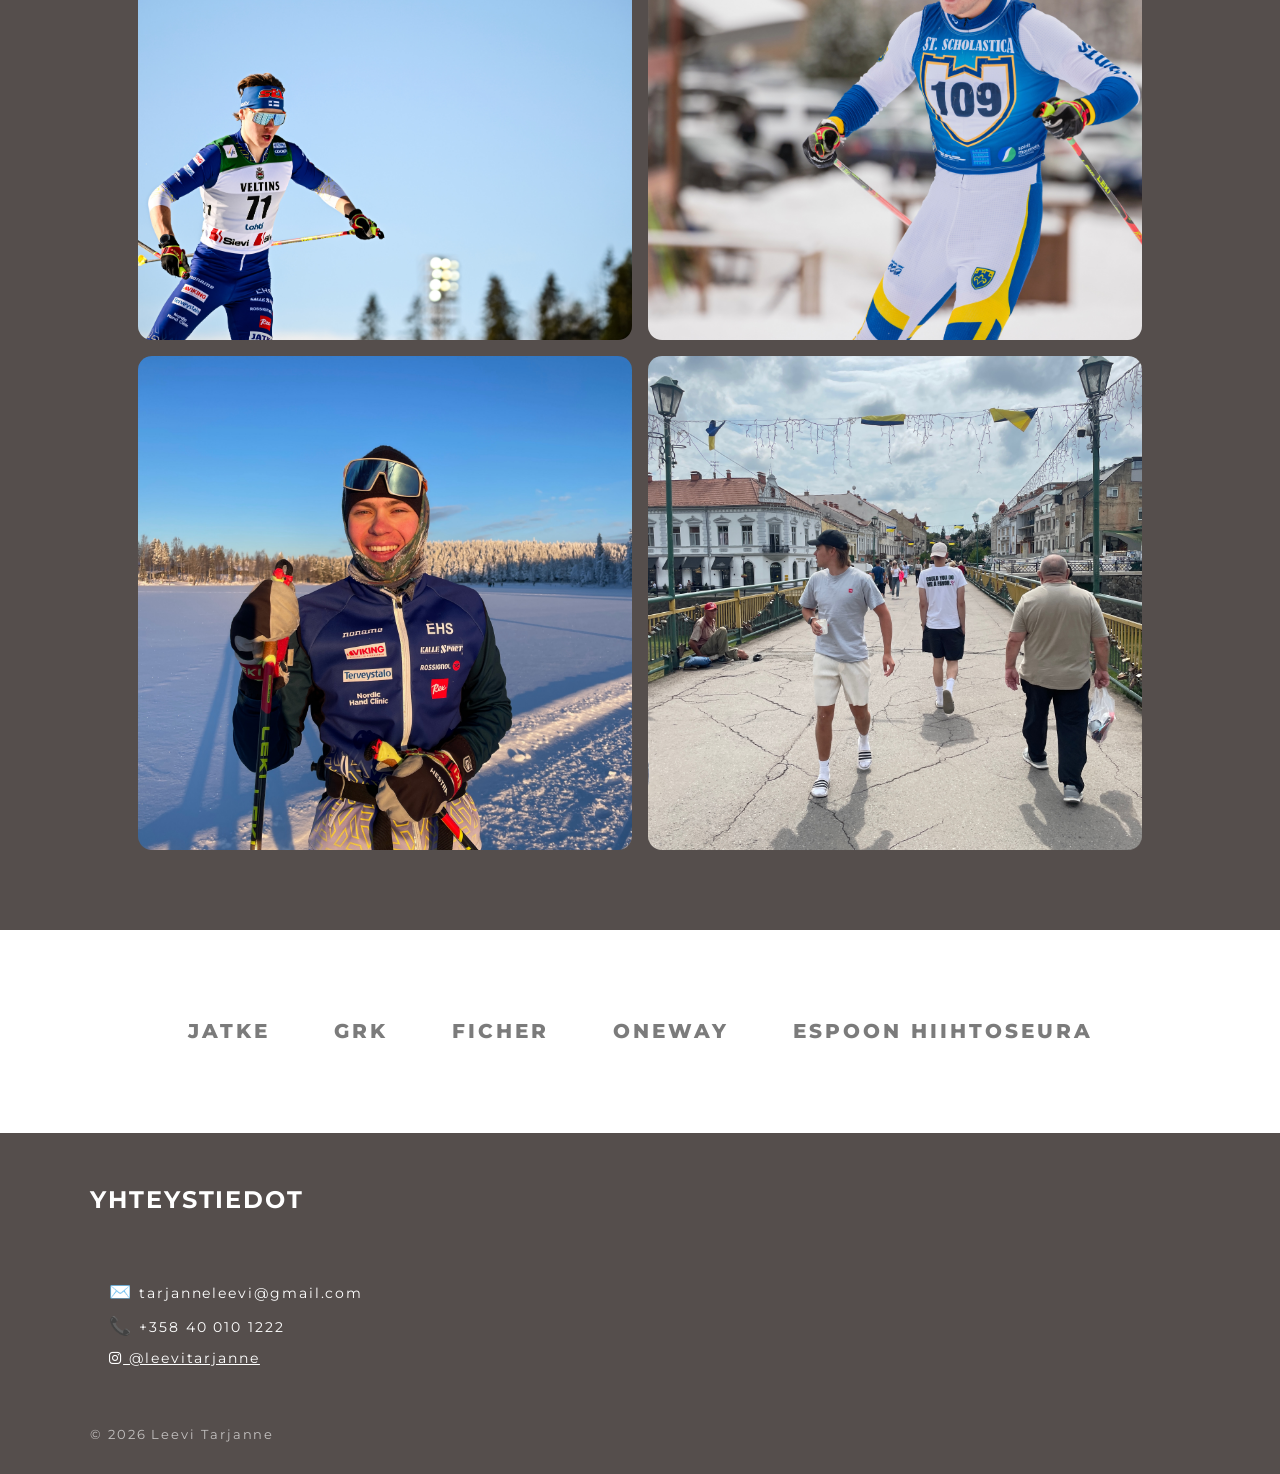
==== commit 61ec09f0: "muutoksia" ====
--- a/index.html
+++ b/index.html
@@ -152,13 +152,12 @@
                <a href="https://kumppanin-osoite.fi" class="logo" target="_blank" rel="noopener">
                  <img src="images/logot/kumppani.png" alt="Kumppanin nimi" />
                </a> -->
-          <a href="kumppanit.html" class="logo"><span>KALLE SPORT</span></a>
-          <a href="kumppanit.html" class="logo"><span>ROSSIGNOL</span></a>
-          <a href="kumppanit.html" class="logo"><span>REX</span></a>
+
+          <a href="kumppanit.html" class="logo"><span>JATKE</span></a>
           <a href="kumppanit.html" class="logo"><span>GRK</span></a>
-          <a href="kumppanit.html" class="logo"><span>TERVEYSTALO</span></a>
-          <a href="kumppanit.html" class="logo"><span>NORDIC HAND CLINIC</span></a>
-          <a href="kumppanit.html" class="logo"><span>NONAME</span></a>
+          <a href="kumppanit.html" class="logo"><span>FICHER</span></a>
+          <a href="kumppanit.html" class="logo"><span>ONEWAY</span></a>
+          <a href="kumppanit.html" class="logo"><span>ESPOON HIIHTOSEURA</span></a>
         </section>
       </main>
 
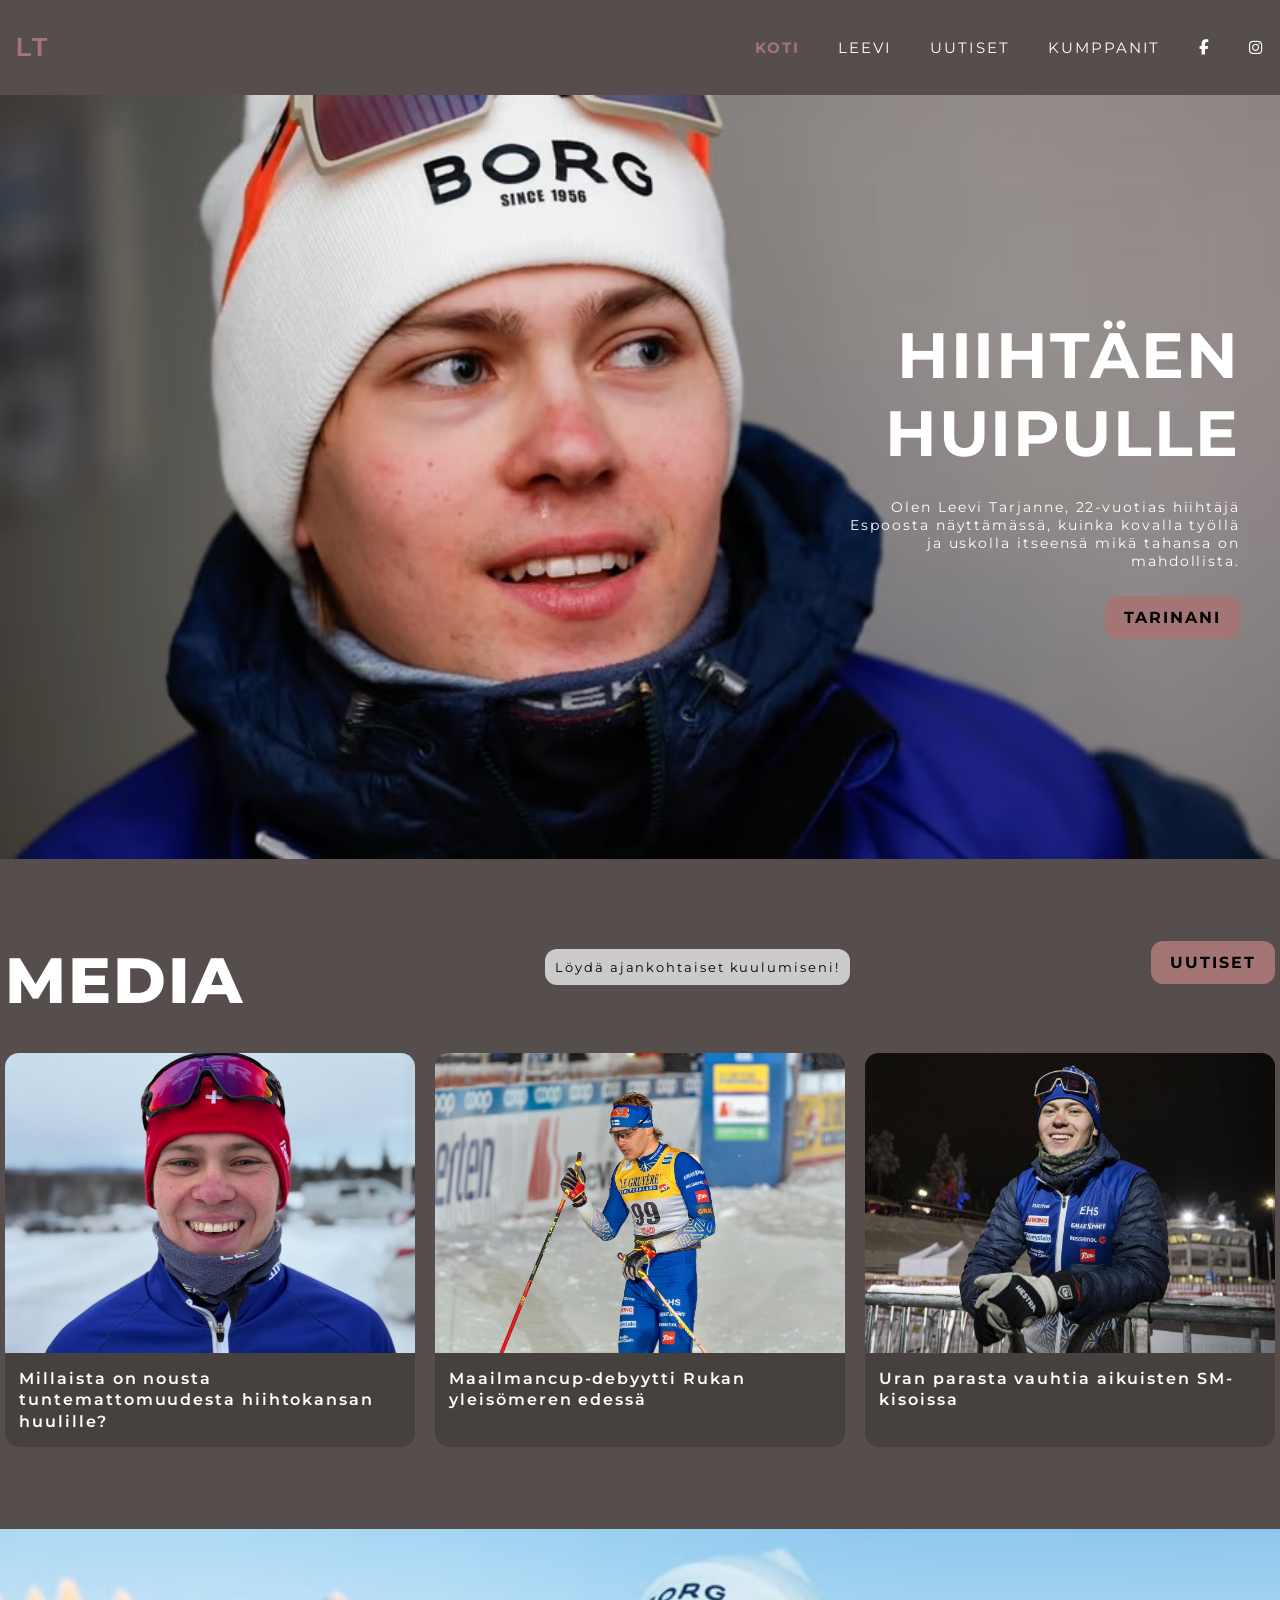
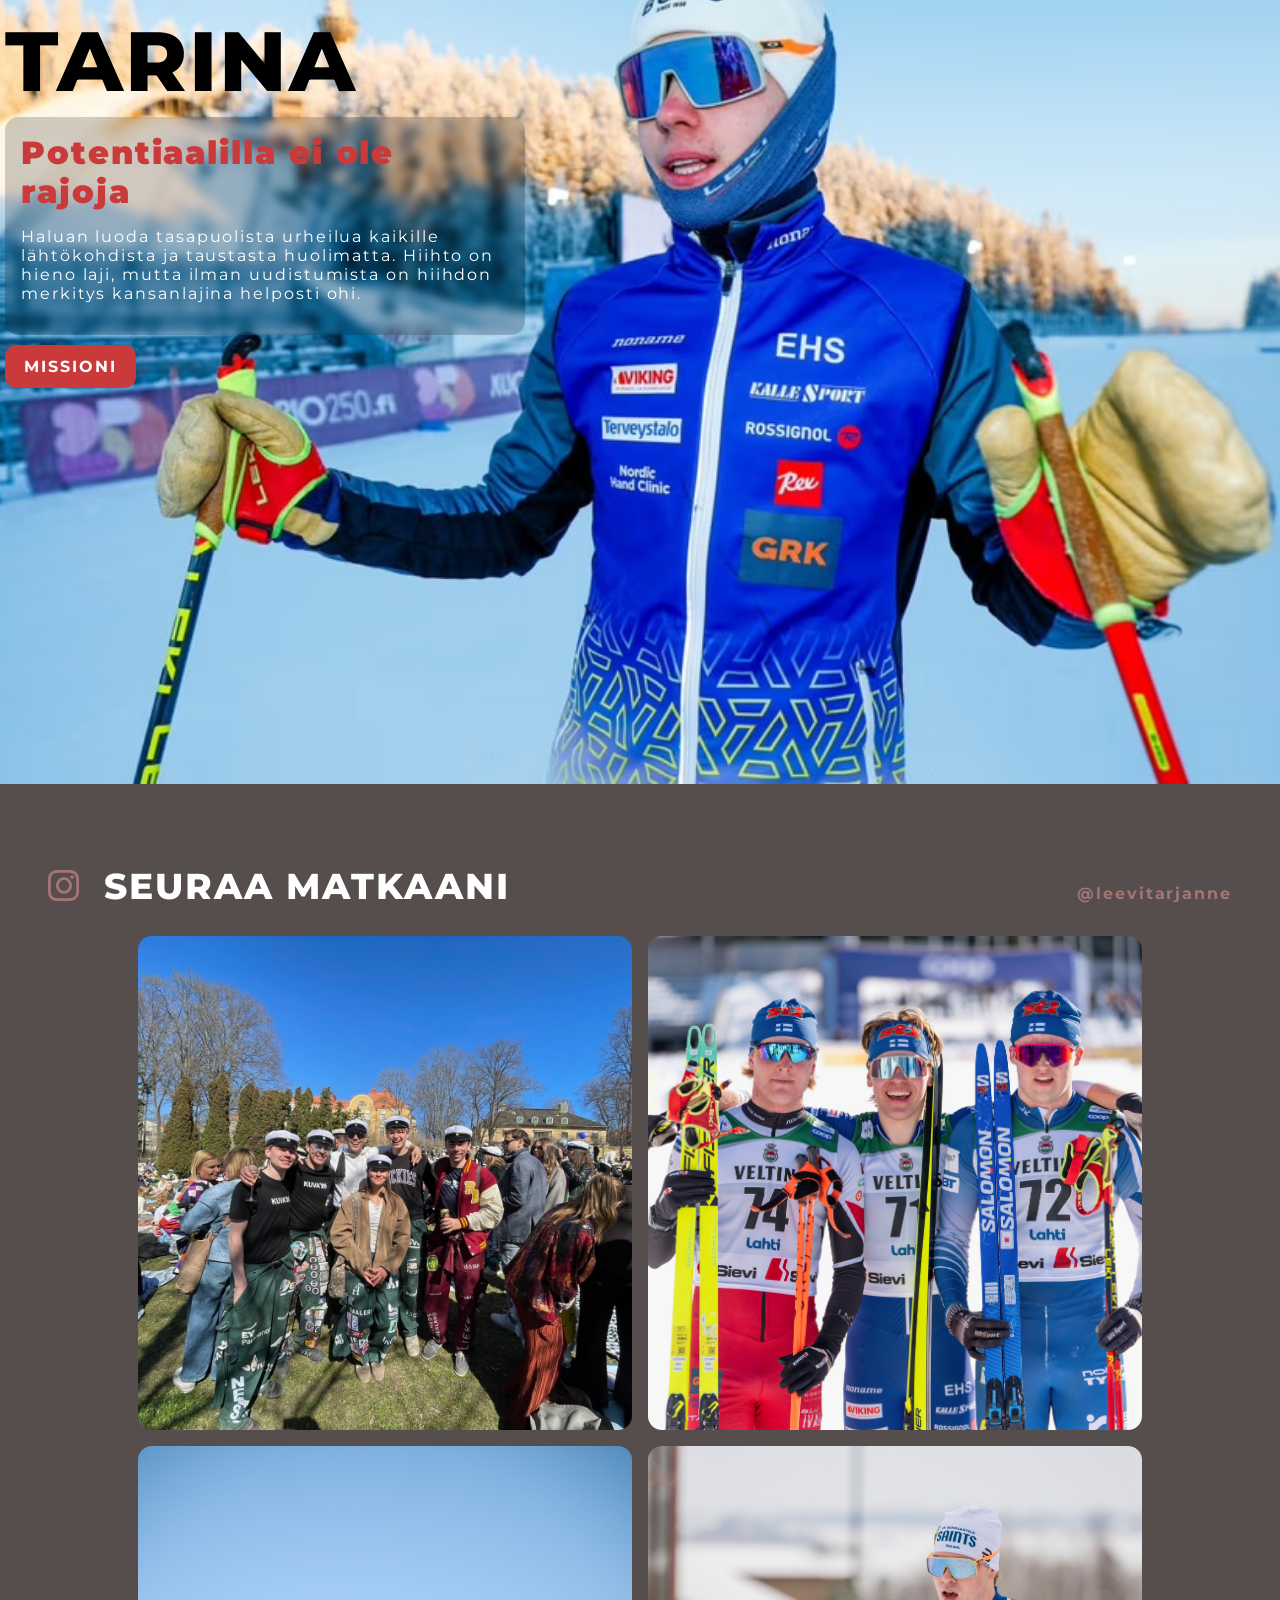
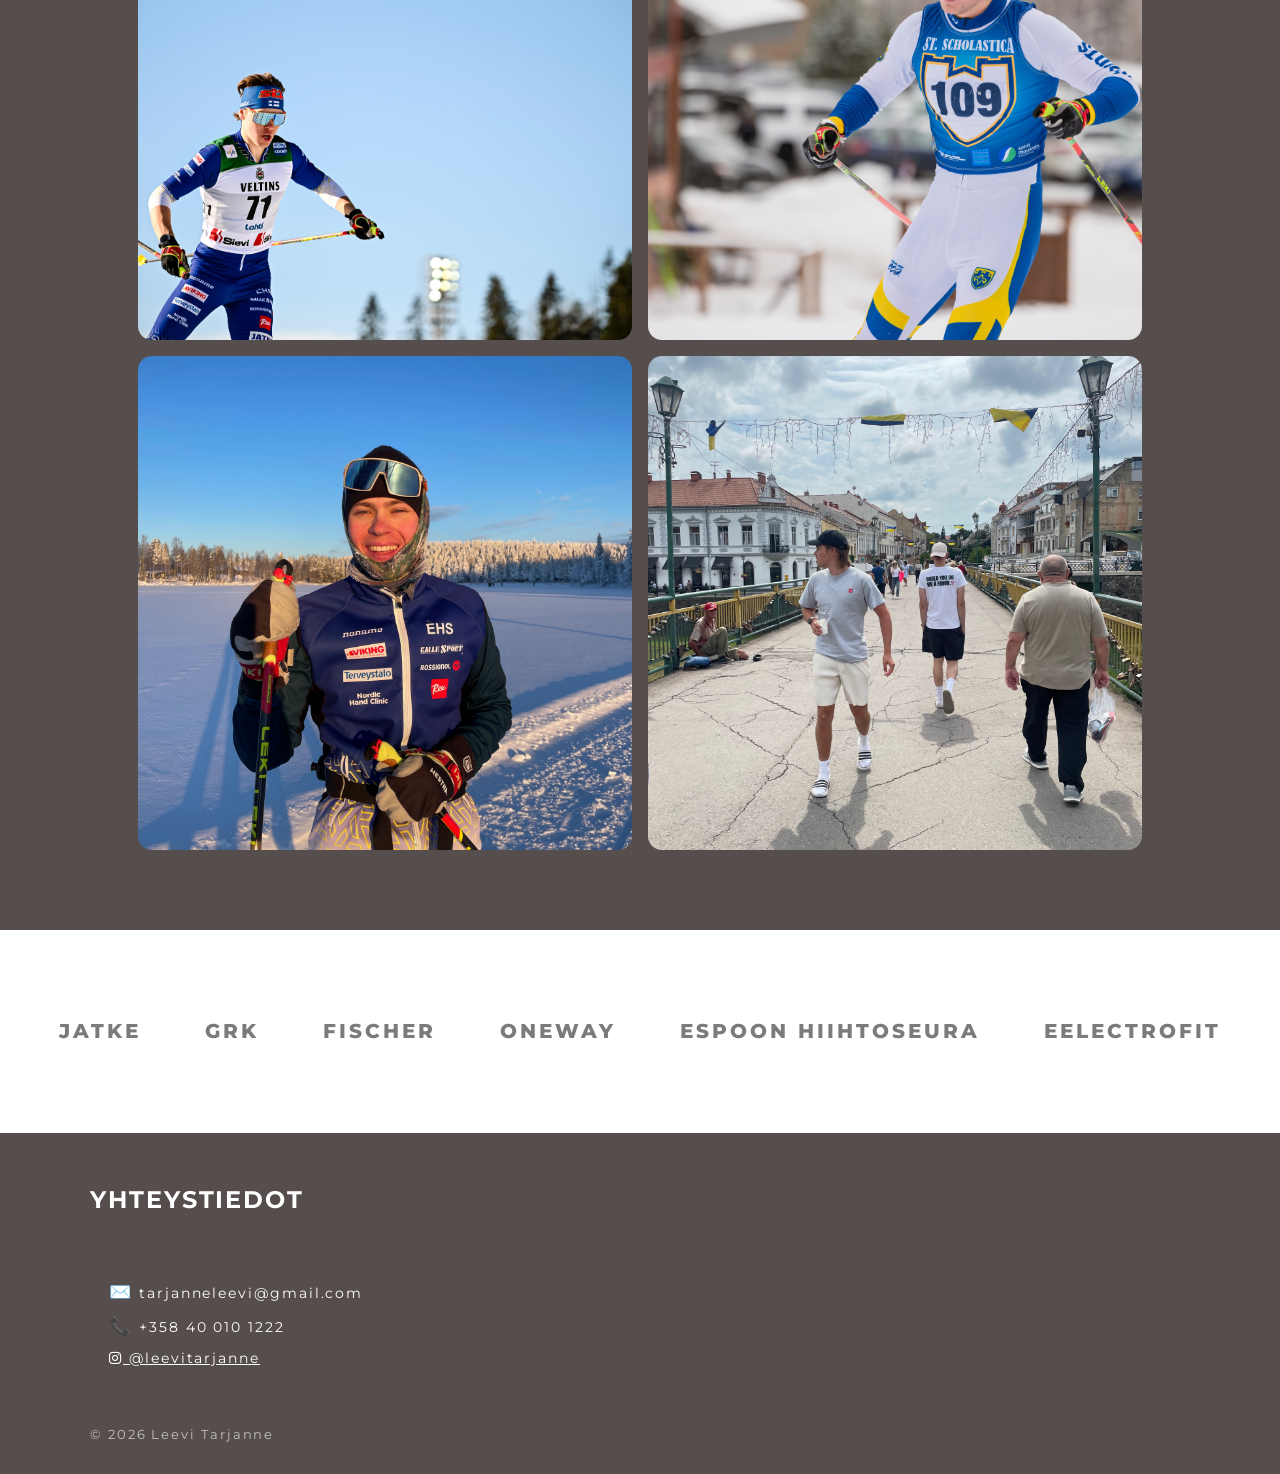
==== commit 21ae580b: "jotain" ====
--- a/index.html
+++ b/index.html
@@ -52,7 +52,7 @@
           <div class="osa">
             <h2>HIIHTÄEN HUIPULLE</h2>
             <p>
-              Olen Leevi Tarjanne, 21-vuotias hiihtäjä Espoosta näyttämässä,
+              Olen Leevi Tarjanne, 22-vuotias hiihtäjä Espoosta näyttämässä,
               kuinka kovalla työllä ja uskolla itseensä mikä tahansa on
               mahdollista.
             </p>
@@ -155,9 +155,10 @@
 
           <a href="kumppanit.html" class="logo"><span>JATKE</span></a>
           <a href="kumppanit.html" class="logo"><span>GRK</span></a>
-          <a href="kumppanit.html" class="logo"><span>FICHER</span></a>
+          <a href="kumppanit.html" class="logo"><span>FISCHER</span></a>
           <a href="kumppanit.html" class="logo"><span>ONEWAY</span></a>
           <a href="kumppanit.html" class="logo"><span>ESPOON HIIHTOSEURA</span></a>
+          <a href="kumppanit.html" class="logo"><span>EELECTROFIT</span></a>
         </section>
       </main>
 
